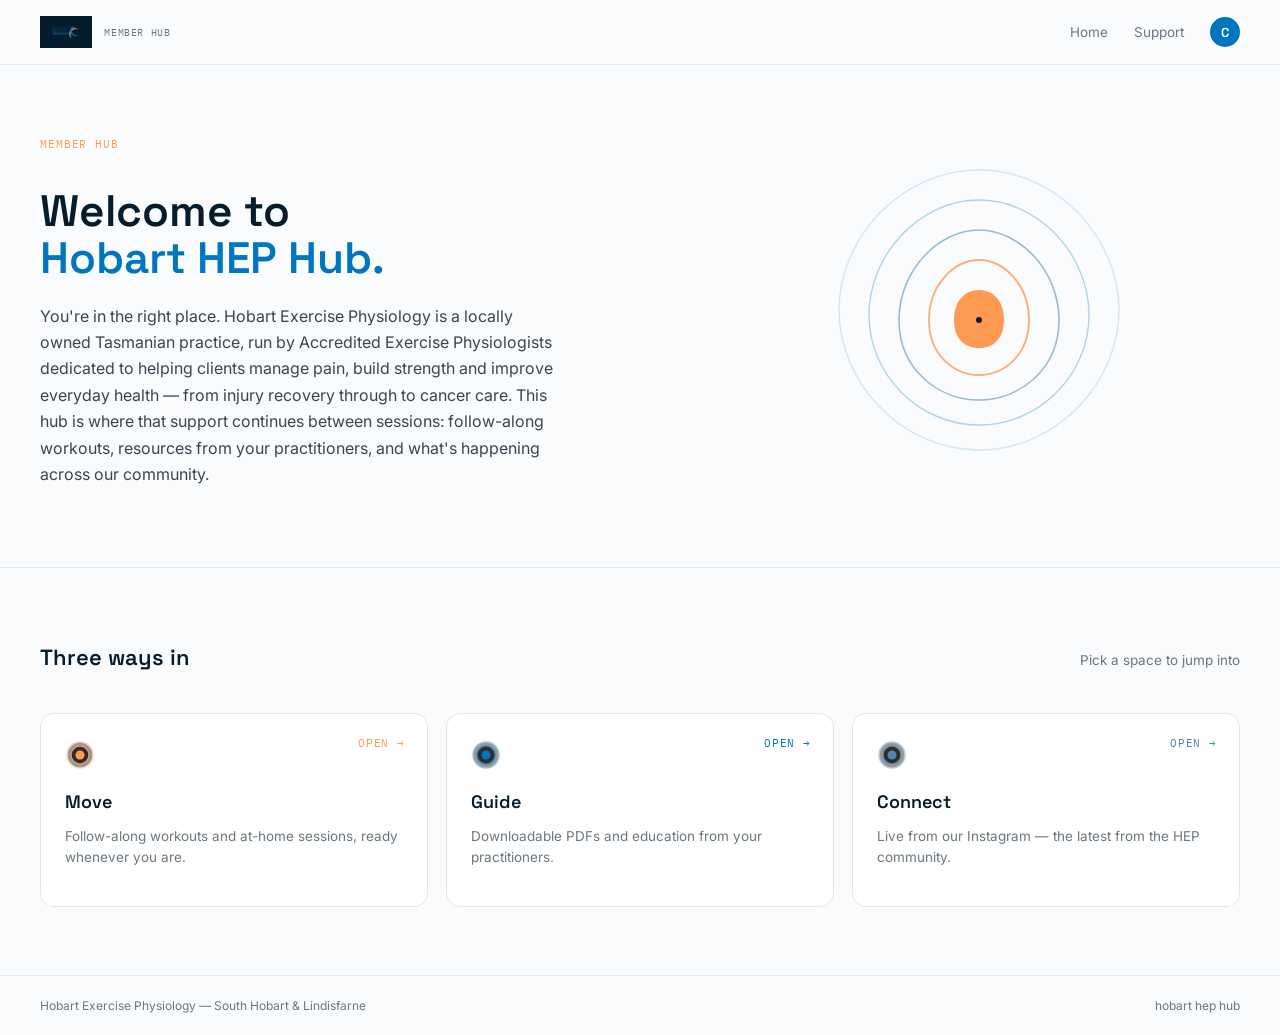
==== index.html @ 84761a86 "Add Hobart HEP Hub site: Move, Guide, Connect pages Multi-page member hub with shared stylesheet and" ====
<!DOCTYPE html>
<html lang="en">
<head>
<meta charset="UTF-8">
<meta name="viewport" content="width=device-width, initial-scale=1.0">
<title>Hobart HEP Hub</title>
<link rel="preconnect" href="https://fonts.googleapis.com">
<link href="https://fonts.googleapis.com/css2?family=Space+Grotesk:wght@400;500;600;700&family=Inter:wght@400;500;600&family=IBM+Plex+Mono:wght@500&display=swap" rel="stylesheet">
<link rel="stylesheet" href="shared.css">
<style>
  .hero{position:relative;overflow:hidden;padding:72px 40px 64px;display:grid;grid-template-columns:1.1fr .9fr;gap:40px;align-items:center;border-bottom:1px solid var(--line);}
  .hero-copy .mono-label{color:var(--orange);margin-bottom:14px;display:block;}
  .hero-copy h1{font-size:44px;line-height:1.08;font-weight:600;margin-bottom:20px;}
  .hero-copy h1 span{color:var(--navy);}
  .hero-copy p{font-size:16px;line-height:1.65;color:#3B4450;max-width:520px;}
  .hero-topo{width:100%;height:340px;}
  .sections{padding:56px 40px 8px;}
  .sections-head{display:flex;justify-content:space-between;align-items:baseline;margin-bottom:24px;}
  .sections-head h2{font-size:22px;font-weight:600;}
  .sections-head span{color:var(--stone);font-size:13.5px;}
  .card-row{display:grid;grid-template-columns:repeat(3,1fr);gap:18px;padding-bottom:60px;}
  .card{background:var(--paper-raised);border:1.5px solid var(--line);border-radius:14px;padding:26px 24px;transition:transform .15s ease,box-shadow .15s ease;position:relative;text-decoration:none;display:block;}
  .card:hover{transform:translateY(-3px);box-shadow:0 10px 24px -14px rgba(12,32,56,.35);border-color:var(--accent);}
  .card[data-tab="move"]{--accent:var(--orange);}
  .card[data-tab="guide"]{--accent:var(--navy);}
  .card[data-tab="connect"]{--accent:var(--slate);}
  .card h3{font-size:18px;font-weight:600;margin-bottom:6px;color:var(--ink);}
  .card p{font-size:13.5px;color:var(--stone);line-height:1.5;}
  .card .go{position:absolute;top:22px;right:22px;font-family:'IBM Plex Mono';font-size:10.5px;color:var(--accent);letter-spacing:.08em;}
</style>
</head>
<body>

<nav>
  <a class="brand" href="index.html">
    <img src="logo.png" alt="Hobart Exercise Physiology">
    <div class="brand-sub">Member Hub</div>
  </a>
  <div class="nav-right"><span>Home</span><span>Support</span><div class="avatar">C</div></div>
</nav>

<section class="hero">
  <div class="hero-copy">
    <span class="mono-label">Member Hub</span>
    <h1>Welcome to<br><span>Hobart HEP Hub.</span></h1>
    <p>You're in the right place. Hobart Exercise Physiology is a locally owned Tasmanian practice, run by Accredited Exercise Physiologists dedicated to helping clients manage pain, build strength and improve everyday health — from injury recovery through to cancer care. This hub is where that support continues between sessions: follow-along workouts, resources from your practitioners, and what's happening across our community.</p>
  </div>
  <svg class="hero-topo" viewBox="0 0 400 340" fill="none" xmlns="http://www.w3.org/2000/svg">
    <path d="M200 20 C120 20 60 90 60 160 C60 230 120 300 200 300 C280 300 340 230 340 160 C340 90 280 20 200 20Z" stroke="#0076C0" stroke-width="1.4" opacity="0.16"/>
    <path d="M200 50 C140 50 90 105 90 165 C90 225 140 275 200 275 C260 275 310 225 310 165 C310 105 260 50 200 50Z" stroke="#0076C0" stroke-width="1.4" opacity="0.3"/>
    <path d="M200 80 C160 80 120 120 120 170 C120 220 160 250 200 250 C240 250 280 220 280 170 C280 120 240 80 200 80Z" stroke="#4A87AD" stroke-width="1.6" opacity="0.55"/>
    <path d="M200 110 C175 110 150 135 150 170 C150 205 175 225 200 225 C225 225 250 205 250 170 C250 135 225 110 200 110Z" stroke="#FF9A53" stroke-width="1.8" opacity="0.8"/>
    <path d="M200 140 C185 140 175 152 175 170 C175 188 185 198 200 198 C215 198 225 188 225 170 C225 152 215 140 200 140Z" fill="#FF9A53"/>
    <circle cx="200" cy="170" r="3" fill="#051C2C"/>
  </svg>
</section>

<section class="sections">
  <div class="sections-head"><h2>Three ways in</h2><span>Pick a space to jump into</span></div>
  <div class="card-row">
    <a class="card" data-tab="move" href="move.html">
      <span class="go">OPEN →</span>
      <svg width="30" height="30" viewBox="0 0 30 30"><circle cx="15" cy="15" r="13" stroke="#FF9A53" stroke-width="1.4" opacity=".4"/><circle cx="15" cy="15" r="9" stroke="#FF9A53" stroke-width="1.4" opacity=".7"/><circle cx="15" cy="15" r="4.5" fill="#FF9A53"/></svg>
      <h3 style="margin-top:16px;">Move</h3>
      <p>Follow-along workouts and at-home sessions, ready whenever you are.</p>
    </a>
    <a class="card" data-tab="guide" href="guide.html">
      <span class="go">OPEN →</span>
      <svg width="30" height="30" viewBox="0 0 30 30"><circle cx="15" cy="15" r="13" stroke="#0076C0" stroke-width="1.4" opacity=".4"/><circle cx="15" cy="15" r="9" stroke="#0076C0" stroke-width="1.4" opacity=".7"/><circle cx="15" cy="15" r="4.5" fill="#0076C0"/></svg>
      <h3 style="margin-top:16px;">Guide</h3>
      <p>Downloadable PDFs and education from your practitioners.</p>
    </a>
    <a class="card" data-tab="connect" href="connect.html">
      <span class="go">OPEN →</span>
      <svg width="30" height="30" viewBox="0 0 30 30"><circle cx="15" cy="15" r="13" stroke="#4A87AD" stroke-width="1.4" opacity=".4"/><circle cx="15" cy="15" r="9" stroke="#4A87AD" stroke-width="1.4" opacity=".7"/><circle cx="15" cy="15" r="4.5" fill="#4A87AD"/></svg>
      <h3 style="margin-top:16px;">Connect</h3>
      <p>Live from our Instagram — the latest from the HEP community.</p>
    </a>
  </div>
</section>

<footer>
  <span>Hobart Exercise Physiology — South Hobart &amp; Lindisfarne</span>
  <span>hobart hep hub</span>
</footer>

</body>
</html>
---- shared.css ----
:root{
  --navy: #0076C0;
  --orange: #FF9A53;
  --slate: #4A87AD;
  --slate-soft: #E3EEF5;
  --orange-soft: #FFE9D6;
  --ink: #051C2C;
  --stone: #6B7684;
  --line: #E3E7EA;
  --paper: #FAFBFC;
  --paper-raised: #FFFFFF;
}

*{box-sizing:border-box;}
html,body{margin:0;padding:0;}
body{
  font-family:'Inter',sans-serif;
  background:var(--paper);
  color:var(--ink);
  -webkit-font-smoothing:antialiased;
}
h1,h2,h3,h4{font-family:'Space Grotesk',sans-serif;color:var(--ink);}
a{color:inherit;text-decoration:none;}

.mono-label{
  font-family:'IBM Plex Mono';
  font-size:11px;
  letter-spacing:.08em;
  text-transform:uppercase;
}

nav{
  display:flex;
  align-items:center;
  justify-content:space-between;
  padding:16px 40px;
  border-bottom:1px solid var(--line);
  position:sticky;
  top:0;
  background:var(--paper);
  z-index:10;
}
.brand{display:flex;align-items:center;gap:12px;}
.brand img{height:32px;width:auto;display:block;}
.brand-sub{
  font-family:'IBM Plex Mono';
  font-size:10px;
  letter-spacing:.06em;
  text-transform:uppercase;
  color:var(--stone);
}
.nav-right{display:flex;align-items:center;gap:26px;font-size:13.5px;color:var(--stone);}
.nav-right span{cursor:pointer;}
.avatar{
  width:30px;
  height:30px;
  border-radius:50%;
  background:var(--navy);
  color:#fff;
  display:flex;
  align-items:center;
  justify-content:center;
  font-family:'Space Grotesk',sans-serif;
  font-weight:600;
  font-size:13px;
}

footer{
  display:flex;
  align-items:center;
  justify-content:space-between;
  padding:22px 40px;
  border-top:1px solid var(--line);
  color:var(--stone);
  font-size:12px;
}

@media(max-width:820px){
  nav,footer{padding:14px 20px;}
}
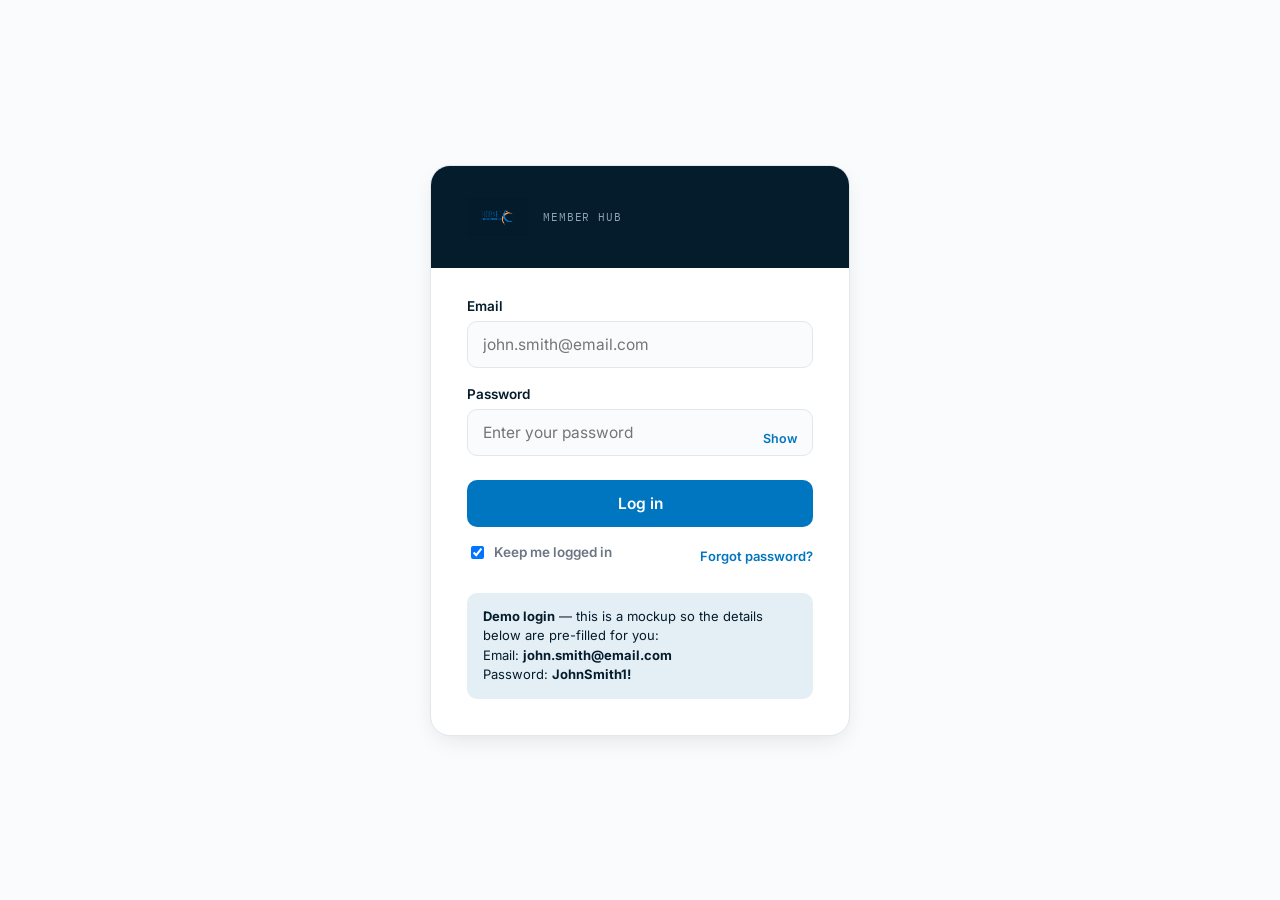
==== commit 8b28fff8: "Add login page as entry point, add welcome page, drop hero circle graphic index.html is now a login " ====
--- a/index.html
+++ b/index.html
@@ -3,86 +3,101 @@
 <head>
 <meta charset="UTF-8">
 <meta name="viewport" content="width=device-width, initial-scale=1.0">
-<title>Hobart HEP Hub</title>
+<title>Hobart HEP Hub — Log in</title>
 <link rel="preconnect" href="https://fonts.googleapis.com">
 <link href="https://fonts.googleapis.com/css2?family=Space+Grotesk:wght@400;500;600;700&family=Inter:wght@400;500;600&family=IBM+Plex+Mono:wght@500&display=swap" rel="stylesheet">
 <link rel="stylesheet" href="shared.css">
 <style>
-  .hero{position:relative;overflow:hidden;padding:72px 40px 64px;display:grid;grid-template-columns:1.1fr .9fr;gap:40px;align-items:center;border-bottom:1px solid var(--line);}
-  .hero-copy .mono-label{color:var(--orange);margin-bottom:14px;display:block;}
-  .hero-copy h1{font-size:44px;line-height:1.08;font-weight:600;margin-bottom:20px;}
-  .hero-copy h1 span{color:var(--navy);}
-  .hero-copy p{font-size:16px;line-height:1.65;color:#3B4450;max-width:520px;}
-  .hero-topo{width:100%;height:340px;}
-  .sections{padding:56px 40px 8px;}
-  .sections-head{display:flex;justify-content:space-between;align-items:baseline;margin-bottom:24px;}
-  .sections-head h2{font-size:22px;font-weight:600;}
-  .sections-head span{color:var(--stone);font-size:13.5px;}
-  .card-row{display:grid;grid-template-columns:repeat(3,1fr);gap:18px;padding-bottom:60px;}
-  .card{background:var(--paper-raised);border:1.5px solid var(--line);border-radius:14px;padding:26px 24px;transition:transform .15s ease,box-shadow .15s ease;position:relative;text-decoration:none;display:block;}
-  .card:hover{transform:translateY(-3px);box-shadow:0 10px 24px -14px rgba(12,32,56,.35);border-color:var(--accent);}
-  .card[data-tab="move"]{--accent:var(--orange);}
-  .card[data-tab="guide"]{--accent:var(--navy);}
-  .card[data-tab="connect"]{--accent:var(--slate);}
-  .card h3{font-size:18px;font-weight:600;margin-bottom:6px;color:var(--ink);}
-  .card p{font-size:13.5px;color:var(--stone);line-height:1.5;}
-  .card .go{position:absolute;top:22px;right:22px;font-family:'IBM Plex Mono';font-size:10.5px;color:var(--accent);letter-spacing:.08em;}
+  body{display:flex;align-items:center;justify-content:center;min-height:100vh;padding:24px;}
+  .login-card{background:var(--paper-raised);border-radius:20px;box-shadow:0 8px 24px -8px rgba(5,28,44,.14);width:100%;max-width:420px;border:1px solid var(--line);overflow:hidden;}
+  .brand-mark{display:flex;align-items:center;gap:14px;padding:32px 36px;background:var(--ink);}
+  .brand-mark img{height:38px;width:auto;}
+  .brand-mark .brand-sub{font-family:'IBM Plex Mono';font-size:10.5px;letter-spacing:.08em;text-transform:uppercase;color:#8FA3B5;}
+  .login-fields{padding:30px 36px 36px;}
+  .field-group{margin-bottom:18px;}
+  label{display:block;font-size:13.5px;font-weight:600;margin-bottom:7px;color:var(--ink);}
+  input[type=text],input[type=password]{width:100%;padding:13px 15px;font-size:15.5px;border:1.5px solid var(--line);border-radius:10px;background:var(--paper);color:var(--ink);font-family:'Inter',sans-serif;transition:border-color .15s ease;}
+  input[type=text]:focus,input[type=password]:focus{outline:none;border-color:var(--navy);}
+  .pw-row{position:relative;}
+  .pw-toggle{position:absolute;right:12px;top:39px;background:none;border:none;font-size:12.5px;font-weight:600;color:var(--navy);cursor:pointer;padding:6px 4px;font-family:'Inter',sans-serif;}
+  .login-btn{width:100%;padding:14px;background:var(--navy);color:#fff;border:none;border-radius:10px;font-size:15.5px;font-weight:600;cursor:pointer;margin-top:6px;font-family:'Inter',sans-serif;transition:background .15s ease;}
+  .login-btn:hover{background:#005E99;}
+  .login-meta{display:flex;justify-content:space-between;align-items:center;margin-top:16px;font-size:13px;}
+  .login-meta a{color:var(--navy);font-weight:600;text-decoration:none;}
+  .remember{display:flex;align-items:center;gap:7px;color:var(--stone);}
+  .error-msg{background:#FBEAE5;color:#B3543F;border:1px solid #EFC9BC;border-radius:10px;padding:10px 14px;font-size:13.5px;margin-bottom:16px;display:none;}
+  .error-msg.show{display:block;}
+  .demo-hint{margin-top:24px;padding:14px 16px;background:var(--slate-soft);border-radius:10px;font-size:13px;color:var(--ink);line-height:1.5;}
+  .demo-hint strong{font-weight:700;}
 </style>
 </head>
 <body>
 
-<nav>
-  <a class="brand" href="index.html">
+<div class="login-card">
+  <div class="brand-mark">
     <img src="logo.png" alt="Hobart Exercise Physiology">
-    <div class="brand-sub">Member Hub</div>
-  </a>
-  <div class="nav-right"><span>Home</span><span>Support</span><div class="avatar">C</div></div>
-</nav>
+    <span class="brand-sub">Member Hub</span>
+  </div>
 
-<section class="hero">
-  <div class="hero-copy">
-    <span class="mono-label">Member Hub</span>
-    <h1>Welcome to<br><span>Hobart HEP Hub.</span></h1>
-    <p>You're in the right place. Hobart Exercise Physiology is a locally owned Tasmanian practice, run by Accredited Exercise Physiologists dedicated to helping clients manage pain, build strength and improve everyday health — from injury recovery through to cancer care. This hub is where that support continues between sessions: follow-along workouts, resources from your practitioners, and what's happening across our community.</p>
+  <div class="login-fields">
+    <div class="error-msg" id="error-msg">That email or password doesn't match. Please try again.</div>
+
+    <div class="field-group">
+      <label for="email">Email</label>
+      <input type="text" id="email" placeholder="john.smith@email.com" autocomplete="username">
+    </div>
+
+    <div class="field-group pw-row">
+      <label for="password">Password</label>
+      <input type="password" id="password" placeholder="Enter your password" autocomplete="current-password">
+      <button type="button" class="pw-toggle" id="pw-toggle" aria-label="Show password">Show</button>
+    </div>
+
+    <button class="login-btn" id="login-btn">Log in</button>
+
+    <div class="login-meta">
+      <label class="remember"><input type="checkbox" checked> Keep me logged in</label>
+      <a href="#">Forgot password?</a>
+    </div>
+
+    <div class="demo-hint">
+      <strong>Demo login</strong> — this is a mockup so the details below are pre-filled for you:<br>
+      Email: <strong>john.smith@email.com</strong><br>
+      Password: <strong>JohnSmith1!</strong>
+    </div>
   </div>
-  <svg class="hero-topo" viewBox="0 0 400 340" fill="none" xmlns="http://www.w3.org/2000/svg">
-    <path d="M200 20 C120 20 60 90 60 160 C60 230 120 300 200 300 C280 300 340 230 340 160 C340 90 280 20 200 20Z" stroke="#0076C0" stroke-width="1.4" opacity="0.16"/>
-    <path d="M200 50 C140 50 90 105 90 165 C90 225 140 275 200 275 C260 275 310 225 310 165 C310 105 260 50 200 50Z" stroke="#0076C0" stroke-width="1.4" opacity="0.3"/>
-    <path d="M200 80 C160 80 120 120 120 170 C120 220 160 250 200 250 C240 250 280 220 280 170 C280 120 240 80 200 80Z" stroke="#4A87AD" stroke-width="1.6" opacity="0.55"/>
-    <path d="M200 110 C175 110 150 135 150 170 C150 205 175 225 200 225 C225 225 250 205 250 170 C250 135 225 110 200 110Z" stroke="#FF9A53" stroke-width="1.8" opacity="0.8"/>
-    <path d="M200 140 C185 140 175 152 175 170 C175 188 185 198 200 198 C215 198 225 188 225 170 C225 152 215 140 200 140Z" fill="#FF9A53"/>
-    <circle cx="200" cy="170" r="3" fill="#051C2C"/>
-  </svg>
-</section>
+</div>
 
-<section class="sections">
-  <div class="sections-head"><h2>Three ways in</h2><span>Pick a space to jump into</span></div>
-  <div class="card-row">
-    <a class="card" data-tab="move" href="move.html">
-      <span class="go">OPEN →</span>
-      <svg width="30" height="30" viewBox="0 0 30 30"><circle cx="15" cy="15" r="13" stroke="#FF9A53" stroke-width="1.4" opacity=".4"/><circle cx="15" cy="15" r="9" stroke="#FF9A53" stroke-width="1.4" opacity=".7"/><circle cx="15" cy="15" r="4.5" fill="#FF9A53"/></svg>
-      <h3 style="margin-top:16px;">Move</h3>
-      <p>Follow-along workouts and at-home sessions, ready whenever you are.</p>
-    </a>
-    <a class="card" data-tab="guide" href="guide.html">
-      <span class="go">OPEN →</span>
-      <svg width="30" height="30" viewBox="0 0 30 30"><circle cx="15" cy="15" r="13" stroke="#0076C0" stroke-width="1.4" opacity=".4"/><circle cx="15" cy="15" r="9" stroke="#0076C0" stroke-width="1.4" opacity=".7"/><circle cx="15" cy="15" r="4.5" fill="#0076C0"/></svg>
-      <h3 style="margin-top:16px;">Guide</h3>
-      <p>Downloadable PDFs and education from your practitioners.</p>
-    </a>
-    <a class="card" data-tab="connect" href="connect.html">
-      <span class="go">OPEN →</span>
-      <svg width="30" height="30" viewBox="0 0 30 30"><circle cx="15" cy="15" r="13" stroke="#4A87AD" stroke-width="1.4" opacity=".4"/><circle cx="15" cy="15" r="9" stroke="#4A87AD" stroke-width="1.4" opacity=".7"/><circle cx="15" cy="15" r="4.5" fill="#4A87AD"/></svg>
-      <h3 style="margin-top:16px;">Connect</h3>
-      <p>Live from our Instagram — the latest from the HEP community.</p>
-    </a>
-  </div>
-</section>
+<script>
+  const emailInput = document.getElementById('email');
+  const pwInput = document.getElementById('password');
+  const loginBtn = document.getElementById('login-btn');
+  const errorMsg = document.getElementById('error-msg');
+  const pwToggle = document.getElementById('pw-toggle');
 
-<footer>
-  <span>Hobart Exercise Physiology — South Hobart &amp; Lindisfarne</span>
-  <span>hobart hep hub</span>
-</footer>
+  const VALID_EMAIL = 'john.smith@email.com';
+  const VALID_PW = 'JohnSmith1!';
+
+  pwToggle.addEventListener('click', () => {
+    const showing = pwInput.type === 'text';
+    pwInput.type = showing ? 'password' : 'text';
+    pwToggle.textContent = showing ? 'Show' : 'Hide';
+  });
+
+  function attemptLogin(){
+    const emailVal = emailInput.value.trim().toLowerCase();
+    const pwVal = pwInput.value;
+    if((emailVal === VALID_EMAIL.toLowerCase() && pwVal === VALID_PW) || (emailVal === '' && pwVal === '')){
+      errorMsg.classList.remove('show');
+      window.location.href = 'welcome.html';
+    } else {
+      errorMsg.classList.add('show');
+    }
+  }
+
+  loginBtn.addEventListener('click', attemptLogin);
+  pwInput.addEventListener('keydown', e => { if(e.key === 'Enter') attemptLogin(); });
+</script>
 
 </body>
 </html>
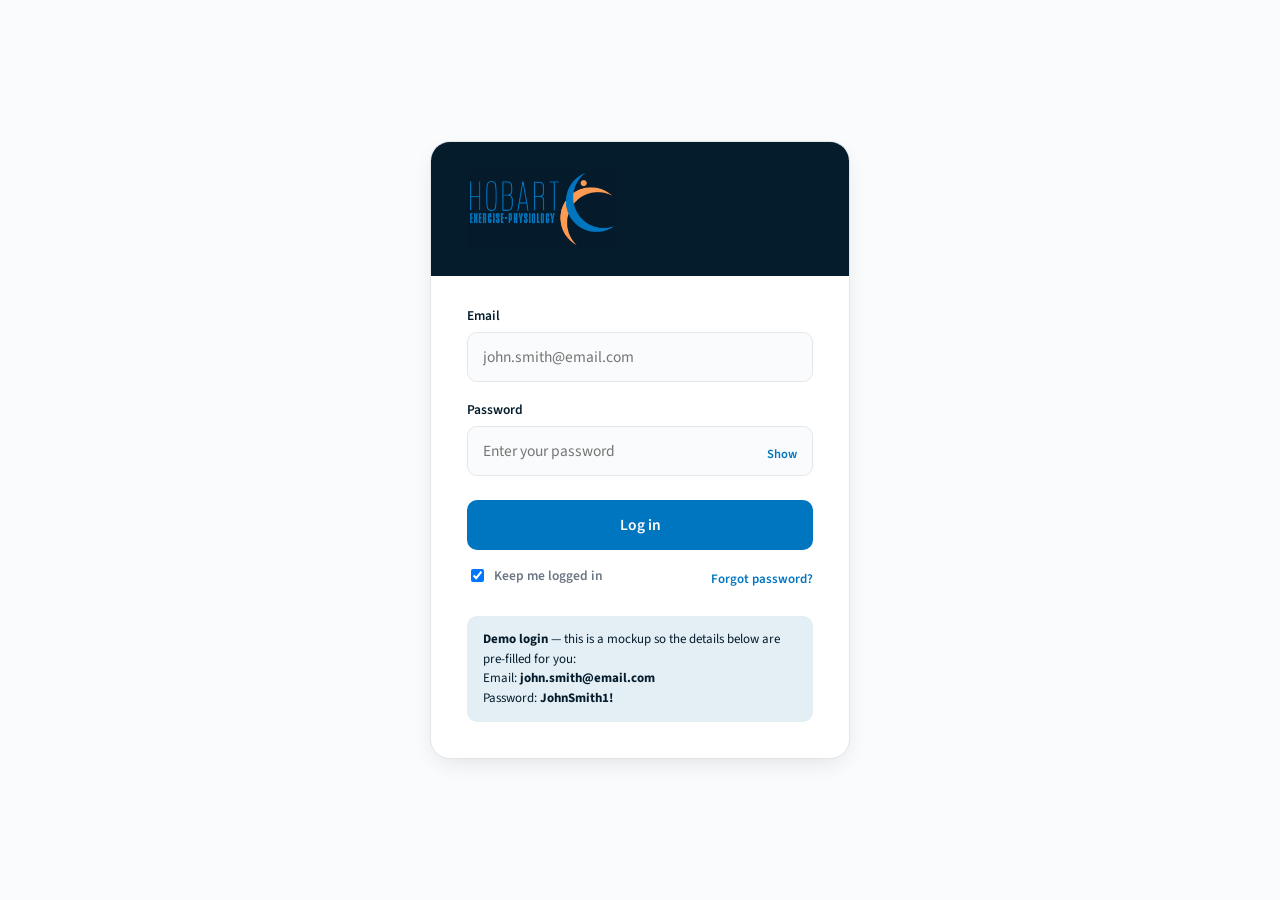
==== commit 780e671e: "Implement HEP Hub App Shell design: new brand system + togglable nav Applies the finalized HEP Hub F" ====
--- a/index.html
+++ b/index.html
@@ -3,31 +3,31 @@
 <head>
 <meta charset="UTF-8">
 <meta name="viewport" content="width=device-width, initial-scale=1.0">
-<title>Hobart HEP Hub — Log in</title>
+<title>HEP Hub — Log in</title>
 <link rel="preconnect" href="https://fonts.googleapis.com">
-<link href="https://fonts.googleapis.com/css2?family=Space+Grotesk:wght@400;500;600;700&family=Inter:wght@400;500;600&family=IBM+Plex+Mono:wght@500&display=swap" rel="stylesheet">
+<link rel="preconnect" href="https://fonts.gstatic.com" crossorigin>
+<link href="https://fonts.googleapis.com/css2?family=Figtree:wght@400;500;600;700&family=Source+Sans+3:wght@400;500;600;700&family=IBM+Plex+Mono:wght@400;500&display=swap" rel="stylesheet">
 <link rel="stylesheet" href="shared.css">
 <style>
   body{display:flex;align-items:center;justify-content:center;min-height:100vh;padding:24px;}
   .login-card{background:var(--paper-raised);border-radius:20px;box-shadow:0 8px 24px -8px rgba(5,28,44,.14);width:100%;max-width:420px;border:1px solid var(--line);overflow:hidden;}
-  .brand-mark{display:flex;align-items:center;gap:14px;padding:32px 36px;background:var(--ink);}
-  .brand-mark img{height:38px;width:auto;}
-  .brand-mark .brand-sub{font-family:'IBM Plex Mono';font-size:10.5px;letter-spacing:.08em;text-transform:uppercase;color:#8FA3B5;}
+  .brand-mark{display:flex;align-items:center;padding:28px 36px;background:var(--navy);}
+  .brand-mark img{width:150px;height:auto;display:block;}
   .login-fields{padding:30px 36px 36px;}
   .field-group{margin-bottom:18px;}
-  label{display:block;font-size:13.5px;font-weight:600;margin-bottom:7px;color:var(--ink);}
-  input[type=text],input[type=password]{width:100%;padding:13px 15px;font-size:15.5px;border:1.5px solid var(--line);border-radius:10px;background:var(--paper);color:var(--ink);font-family:'Inter',sans-serif;transition:border-color .15s ease;}
-  input[type=text]:focus,input[type=password]:focus{outline:none;border-color:var(--navy);}
+  label{display:block;font-size:13.5px;font-weight:600;margin-bottom:7px;color:var(--navy);}
+  input[type=text],input[type=password]{width:100%;padding:13px 15px;font-size:15.5px;border:1.5px solid var(--line);border-radius:10px;background:var(--paper);color:var(--navy);font-family:'Source Sans 3',sans-serif;transition:border-color .15s ease;}
+  input[type=text]:focus,input[type=password]:focus{outline:none;border-color:var(--blue);background:#fff;}
   .pw-row{position:relative;}
-  .pw-toggle{position:absolute;right:12px;top:39px;background:none;border:none;font-size:12.5px;font-weight:600;color:var(--navy);cursor:pointer;padding:6px 4px;font-family:'Inter',sans-serif;}
-  .login-btn{width:100%;padding:14px;background:var(--navy);color:#fff;border:none;border-radius:10px;font-size:15.5px;font-weight:600;cursor:pointer;margin-top:6px;font-family:'Inter',sans-serif;transition:background .15s ease;}
-  .login-btn:hover{background:#005E99;}
+  .pw-toggle{position:absolute;right:12px;top:39px;background:none;border:none;font-size:12.5px;font-weight:600;color:var(--blue);cursor:pointer;padding:6px 4px;font-family:'Source Sans 3',sans-serif;}
+  .login-btn{width:100%;padding:14px;background:var(--blue);color:#fff;border:none;border-radius:10px;font-size:15.5px;font-weight:600;cursor:pointer;margin-top:6px;font-family:'Source Sans 3',sans-serif;transition:background .15s ease;}
+  .login-btn:hover{background:var(--blue-hover);}
   .login-meta{display:flex;justify-content:space-between;align-items:center;margin-top:16px;font-size:13px;}
-  .login-meta a{color:var(--navy);font-weight:600;text-decoration:none;}
+  .login-meta a{color:var(--blue);font-weight:600;}
   .remember{display:flex;align-items:center;gap:7px;color:var(--stone);}
   .error-msg{background:#FBEAE5;color:#B3543F;border:1px solid #EFC9BC;border-radius:10px;padding:10px 14px;font-size:13.5px;margin-bottom:16px;display:none;}
   .error-msg.show{display:block;}
-  .demo-hint{margin-top:24px;padding:14px 16px;background:var(--slate-soft);border-radius:10px;font-size:13px;color:var(--ink);line-height:1.5;}
+  .demo-hint{margin-top:24px;padding:14px 16px;background:var(--blue-tint);border-radius:10px;font-size:13px;color:var(--navy);line-height:1.5;}
   .demo-hint strong{font-weight:700;}
 </style>
 </head>
@@ -35,8 +35,7 @@
 
 <div class="login-card">
   <div class="brand-mark">
-    <img src="logo.png" alt="Hobart Exercise Physiology">
-    <span class="brand-sub">Member Hub</span>
+    <img src="assets/hep-logo-dark.png" alt="Hobart Exercise Physiology">
   </div>
 
   <div class="login-fields">
--- a/shared.css
+++ b/shared.css
@@ -1,10 +1,13 @@
 :root{
-  --navy: #0076C0;
+  --blue: #0076C0;
+  --blue-hover: #005E99;
+  --blue-tint: #E3EEF5;
   --orange: #FF9A53;
+  --orange-text: #C25E1E;
+  --orange-tint: #FFE9D6;
+  --navy: #051C2C;
+  --navy-hover: #0C3049;
   --slate: #4A87AD;
-  --slate-soft: #E3EEF5;
-  --orange-soft: #FFE9D6;
-  --ink: #051C2C;
   --stone: #6B7684;
   --line: #E3E7EA;
   --paper: #FAFBFC;
@@ -14,67 +17,142 @@
 *{box-sizing:border-box;}
 html,body{margin:0;padding:0;}
 body{
-  font-family:'Inter',sans-serif;
+  font-family:'Source Sans 3',sans-serif;
   background:var(--paper);
-  color:var(--ink);
+  color:var(--navy);
   -webkit-font-smoothing:antialiased;
+  display:flex;
+  min-height:100vh;
 }
-h1,h2,h3,h4{font-family:'Space Grotesk',sans-serif;color:var(--ink);}
+h1,h2,h3,h4{font-family:'Figtree',sans-serif;color:var(--navy);letter-spacing:-0.01em;}
 a{color:inherit;text-decoration:none;}
 
 .mono-label{
-  font-family:'IBM Plex Mono';
+  font-family:'IBM Plex Mono',monospace;
   font-size:11px;
   letter-spacing:.08em;
   text-transform:uppercase;
 }
 
-nav{
-  display:flex;
-  align-items:center;
-  justify-content:space-between;
-  padding:16px 40px;
-  border-bottom:1px solid var(--line);
-  position:sticky;
-  top:0;
-  background:var(--paper);
-  z-index:10;
-}
-.brand{display:flex;align-items:center;gap:12px;}
-.brand img{height:32px;width:auto;display:block;}
-.brand-sub{
-  font-family:'IBM Plex Mono';
-  font-size:10px;
-  letter-spacing:.06em;
-  text-transform:uppercase;
-  color:var(--stone);
-}
-.nav-right{display:flex;align-items:center;gap:26px;font-size:13.5px;color:var(--stone);}
-.nav-right span{cursor:pointer;}
 .avatar{
-  width:30px;
-  height:30px;
+  width:32px;
+  height:32px;
   border-radius:50%;
-  background:var(--navy);
+  background:var(--blue);
   color:#fff;
   display:flex;
   align-items:center;
   justify-content:center;
-  font-family:'Space Grotesk',sans-serif;
+  font-family:'Figtree',sans-serif;
   font-weight:600;
   font-size:13px;
+  flex-shrink:0;
 }
+
+/* ---------- App shell (nav.js mounts into these) ---------- */
+
+#shell:empty{display:none;}
+#shell-main{flex:1;min-width:0;display:flex;flex-direction:column;min-height:100vh;}
+
+.rail{
+  width:248px;
+  flex-shrink:0;
+  background:var(--navy);
+  padding:26px 20px;
+  display:flex;
+  flex-direction:column;
+  gap:30px;
+  position:sticky;
+  top:0;
+  height:100vh;
+  overflow-y:auto;
+}
+body[data-nav="top"] .rail{display:none;}
+@media(max-width:820px){ .rail{display:none;} }
+.rail-logo{width:150px;height:auto;display:block;margin-left:6px;}
+.rail-nav{display:flex;flex-direction:column;gap:4px;}
+.rail-link{display:flex;align-items:center;gap:12px;padding:13px 14px;border-radius:10px;color:#9FB3C4;font-size:15px;}
+.rail-link .dot{width:9px;height:9px;border-radius:50%;flex-shrink:0;}
+.rail-link.active{background:var(--blue);color:#fff;font-weight:600;}
+.rail-link.active .dot{background:#fff;}
+.rail-foot{margin-top:auto;border-top:1px solid #16334A;padding-top:20px;display:flex;align-items:center;gap:12px;}
+.rail-foot .who .name{font-size:14px;font-weight:600;color:#fff;}
+.rail-foot .who .logout{font-size:12.5px;color:#6E8494;cursor:pointer;background:none;border:none;padding:0;font-family:inherit;}
+
+.topbar{display:flex;align-items:center;justify-content:space-between;padding:15px 40px;background:var(--navy);}
+body[data-nav="rail"] .topbar{padding:14px 18px;}
+@media(min-width:821px){ body[data-nav="rail"] .topbar{display:none;} }
+.topbar-brand{display:flex;align-items:center;gap:14px;}
+.topbar-brand img{height:36px;width:auto;display:block;}
+body[data-nav="rail"] .topbar-brand img{height:32px;}
+.topbar-word{display:flex;flex-direction:column;gap:3px;}
+.topbar-word .l1{font-family:'Figtree',sans-serif;font-size:15.5px;font-weight:600;letter-spacing:.1em;color:#fff;line-height:1;}
+.topbar-word .l2{font-family:'Figtree',sans-serif;font-size:9.5px;font-weight:600;letter-spacing:.16em;color:#4A9BD8;line-height:1;}
+.topbar-tag{font-family:'IBM Plex Mono',monospace;font-size:10px;letter-spacing:.08em;text-transform:uppercase;color:var(--orange);border-left:1px solid #26404F;padding-left:14px;display:none;}
+.topbar-right{display:flex;align-items:center;gap:24px;}
+.topbar-links{display:none;align-items:center;gap:24px;font-size:14px;color:#9FB3C4;}
+.topbar-links span{cursor:pointer;}
+.topbar-links .active{color:#fff;font-weight:600;}
+@media(min-width:821px){
+  body[data-nav="top"] .topbar-tag{display:inline-block;}
+  body[data-nav="top"] .topbar-links{display:flex;}
+}
+
+.tabbar{display:none;}
+body[data-nav="rail"] #shell-main{padding-bottom:0;}
+@media(max-width:820px){
+  body[data-nav="rail"] .tabbar{
+    display:grid;
+    grid-template-columns:repeat(5,1fr);
+    border-top:1px solid var(--line);
+    background:#fff;
+    padding:10px 6px calc(14px + env(safe-area-inset-bottom));
+    position:fixed;
+    left:0;right:0;bottom:0;
+    z-index:20;
+  }
+  body[data-nav="rail"] #shell-main{padding-bottom:76px;}
+}
+.tab-item{display:flex;flex-direction:column;align-items:center;gap:7px;padding:8px 0;color:var(--stone);font-size:11px;}
+.tab-item .dot{width:10px;height:10px;border-radius:50%;background:#C9D2D9;}
+.tab-item.active{color:var(--blue);font-weight:600;}
+.tab-item.active .dot{background:var(--blue);}
+
+.back{font-family:'IBM Plex Mono',monospace;font-size:11px;color:var(--stone);letter-spacing:.06em;}
+body[data-nav="rail"] .back{display:none;}
+
+.nav-toggle{font-family:'IBM Plex Mono',monospace;font-size:10.5px;letter-spacing:.06em;color:var(--blue);background:none;border:none;cursor:pointer;padding:0;font-weight:500;}
+.nav-toggle:hover{color:var(--blue-hover);text-decoration:underline;}
 
 footer{
   display:flex;
   align-items:center;
   justify-content:space-between;
+  gap:16px;
+  flex-wrap:wrap;
   padding:22px 40px;
   border-top:1px solid var(--line);
   color:var(--stone);
   font-size:12px;
 }
+body[data-nav="rail"] footer{padding-bottom:calc(22px + 76px);}
+@media(max-width:820px){
+  body[data-nav="rail"] footer{padding-bottom:22px;}
+}
+
+/* ---------- Shared components ---------- */
+
+.btn{font-family:'Source Sans 3',sans-serif;border-radius:10px;font-size:15px;font-weight:600;cursor:pointer;border:none;padding:13px 24px;display:inline-block;}
+.btn-primary{background:var(--blue);color:#fff;}
+.btn-primary:hover{background:var(--blue-hover);}
+.btn-secondary{background:#fff;color:var(--blue);border:1.5px solid var(--blue);padding:11.5px 22px;}
+.btn-secondary:hover{background:var(--blue-tint);}
+.btn-dark{background:var(--navy);color:#fff;}
+.btn-dark:hover{background:var(--navy-hover);}
+.btn-text{background:none;color:var(--stone);padding:12px 8px;}
+.btn-text:hover{color:var(--navy);}
+.pill{font-family:'IBM Plex Mono',monospace;font-size:10.5px;letter-spacing:.04em;color:var(--blue);border:1px solid var(--blue);padding:7px 14px;border-radius:20px;background:none;cursor:pointer;white-space:nowrap;}
 
 @media(max-width:820px){
-  nav,footer{padding:14px 20px;}
+  .topbar,footer{padding-left:20px;padding-right:20px;}
 }
